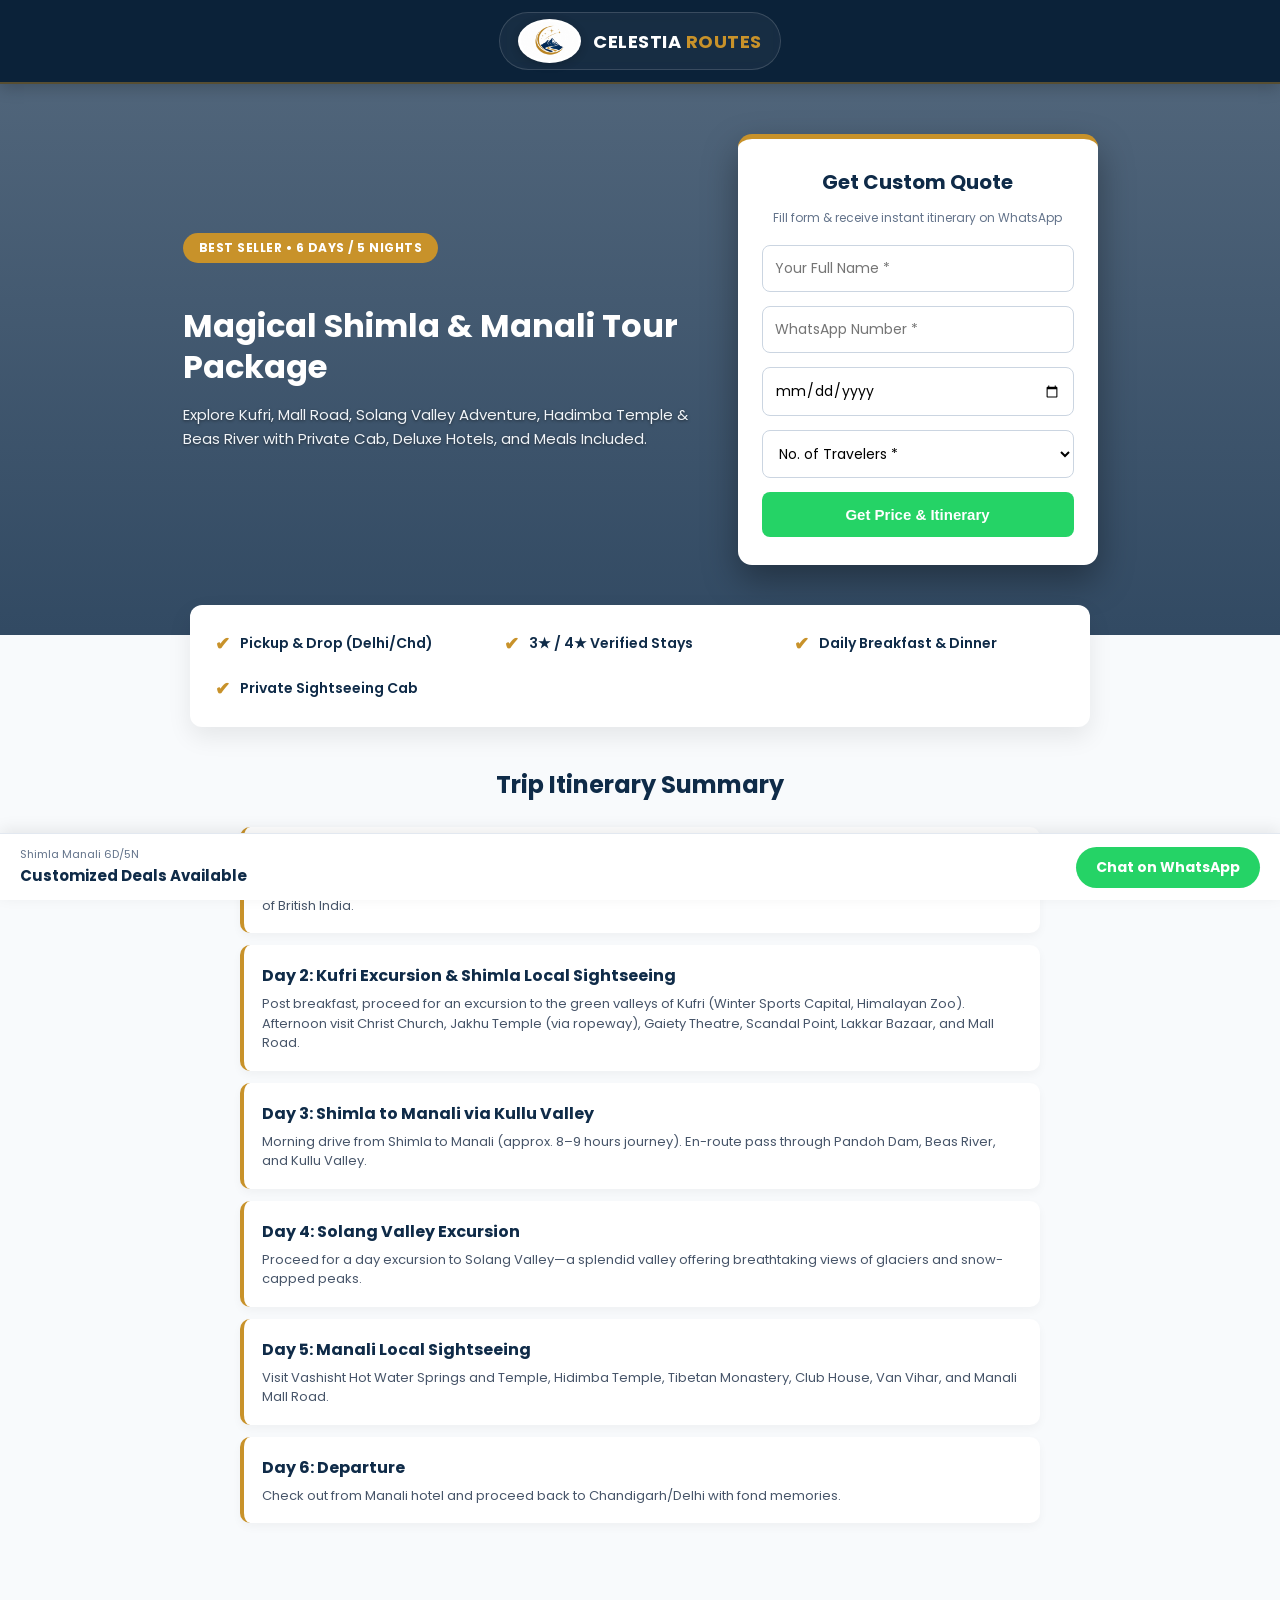
==== shimla-manali.html @ 60bc01cd "Update shimla-manali.html" ====
<!DOCTYPE html>
<html lang="en">
<head>
    <meta charset="UTF-8">
    <meta name="viewport" content="width=device-width, initial-scale=1.0">
    <title>Shimla Manali 6D/5N Tour Package | Celestia Routes</title>
    <link href="https://fonts.googleapis.com/css2?family=Poppins:wght@400;500;600;700&display=swap" rel="stylesheet">
    <style>
        :root {
            --brand-navy: #0F2B48;
            --brand-gold: #C8922A;
            --green: #25D366;
        }
        body { font-family: 'Poppins', sans-serif; margin: 0; padding: 0; background: #f8fafc; color: #1e293b; }
        
        /* Professional Header Section */
        .lp-header { 
            background: #0B2239; 
            padding: 12px 20px; 
            text-align: center; 
            border-bottom: 2px solid rgba(200, 146, 42, 0.4);
            box-shadow: 0 4px 15px rgba(0,0,0,0.2);
            position: relative;
            z-index: 100;
        }
        .logo-container {
            display: inline-flex;
            align-items: center;
            gap: 12px;
            background: rgba(255, 255, 255, 0.05);
            padding: 6px 18px;
            border-radius: 50px;
            border: 1px solid rgba(255, 255, 255, 0.15);
            backdrop-filter: blur(5px);
        }
        .logo-container img { 
            height: 38px; 
            width: auto;
            border-radius: 50%;
            background: #fff;
            padding: 3px;
            box-shadow: 0 2px 8px rgba(0,0,0,0.2);
        }
        .brand-text {
            color: #ffffff;
            font-size: 18px;
            font-weight: 700;
            letter-spacing: 0.5px;
        }
        .brand-text span {
            color: var(--brand-gold);
        }

        /* Hero Section */
        .hero-lp {
            background: linear-gradient(rgba(15, 43, 72, 0.72), rgba(15, 43, 72, 0.85)), 
                        url('https://images.unsplash.com/photo-1626621341517-bbf3d9990a23?q=80&w=1600&auto=format&fit=crop') center/cover no-repeat;
            color: #fff;
            padding: 50px 20px 70px;
            display: flex;
            flex-wrap: wrap;
            justify-content: center;
            align-items: center;
            gap: 35px;
        }
        .hero-text { max-width: 520px; }
        .hero-text h1 { font-size: 32px; margin-bottom: 12px; color: #fff; line-height: 1.3; font-weight: 700; }
        .hero-text p { font-size: 15px; color: #f1f5f9; line-height: 1.6; text-shadow: 0 1px 3px rgba(0,0,0,0.5); }
        .price-badge { background: var(--brand-gold); color: #fff; padding: 6px 16px; border-radius: 20px; font-weight: 700; font-size: 12px; display: inline-block; margin-bottom: 15px; text-transform: uppercase; letter-spacing: 0.5px; }

        /* Form Styling */
        .hero-form {
            background: #ffffff;
            padding: 28px 24px;
            border-radius: 14px;
            color: #333;
            width: 100%;
            max-width: 360px;
            box-shadow: 0 15px 35px rgba(0,0,0,0.35);
            border-top: 5px solid var(--brand-gold);
            box-sizing: border-box;
        }
        .hero-form h3 { margin: 0 0 5px 0; color: var(--brand-navy); font-size: 20px; text-align: center; font-weight: 700; }
        .hero-form p { text-align: center; font-size: 12px; color: #64748b; margin-bottom: 18px; }
        .form-control { width: 100%; padding: 12px; margin-bottom: 14px; border: 1px solid #cbd5e1; border-radius: 8px; box-sizing: border-box; font-size: 14px; outline: none; background: #fff; font-family: inherit; }
        .form-control:focus { border-color: var(--brand-gold); box-shadow: 0 0 0 3px rgba(200, 146, 42, 0.15); }
        .btn-submit { width: 100%; background: var(--green); color: white; padding: 14px; border: none; border-radius: 8px; font-weight: 700; font-size: 15px; cursor: pointer; transition: background 0.2s; }
        .btn-submit:hover { background: #1eb954; }

        .section-box { max-width: 900px; margin: -30px auto 40px; padding: 0 20px; position: relative; z-index: 10; }
        .features-grid { background: #fff; border-radius: 12px; padding: 25px; box-shadow: 0 10px 25px rgba(0,0,0,0.08); display: grid; grid-template-columns: repeat(auto-fit, minmax(200px, 1fr)); gap: 18px; }
        .feature-item { display: flex; align-items: center; gap: 10px; font-size: 14px; font-weight: 600; color: var(--brand-navy); }
        .feature-item span { color: var(--brand-gold); font-size: 18px; }

        /* Updated Itinerary Styling */
        .itin-box { max-width: 800px; margin: 0 auto 100px; padding: 0 20px; }
        .itin-box h2 { text-align: center; color: var(--brand-navy); margin-bottom: 25px; }
        .day-card { background: #fff; padding: 18px; border-radius: 10px; margin-bottom: 12px; border-left: 4px solid var(--brand-gold); box-shadow: 0 4px 10px rgba(0,0,0,0.04); }
        .day-card h4 { margin: 0 0 6px 0; color: var(--brand-navy); font-size: 16px; }
        .day-card p { margin: 0; font-size: 13px; color: #475569; line-height: 1.5; }

        .sticky-bar {
            position: fixed; bottom: 0; left: 0; width: 100%; background: #ffffff;
            border-top: 1px solid #e2e8f0; padding: 12px 20px; display: flex;
            justify-content: space-between; align-items: center; box-shadow: 0 -4px 15px rgba(0,0,0,0.08);
            box-sizing: border-box; z-index: 999;
        }
        .sticky-btn { background: var(--green); color: #fff; padding: 10px 20px; border-radius: 25px; text-decoration: none; font-weight: 700; font-size: 14px; }
    </style>
</head>
<body>

    <!-- Header Section -->
    <header class="lp-header">
        <div class="logo-container">
            <img src="Image/logo.png" alt="Celestia Routes Logo" onerror="this.src='https://via.placeholder.com/40/0F2B48/FFFFFF?text=CR'">
            <div class="brand-text">CELESTIA <span>ROUTES</span></div>
        </div>
    </header>

    <!-- Hero Section -->
    <section class="hero-lp">
        <div class="hero-text">
            <span class="price-badge">BEST SELLER • 6 DAYS / 5 NIGHTS</span>
            <h1>Magical Shimla & Manali Tour Package</h1>
            <p>Explore Kufri, Mall Road, Solang Valley Adventure, Hadimba Temple & Beas River with Private Cab, Deluxe Hotels, and Meals Included.</p>
        </div>

        <div class="hero-form">
            <h3>Get Custom Quote</h3>
            <p>Fill form & receive instant itinerary on WhatsApp</p>
            <form onsubmit="sendLpInquiry(event)">
                <input type="text" id="lpName" placeholder="Your Full Name *" class="form-control" required>
                <input type="tel" id="lpPhone" placeholder="WhatsApp Number *" class="form-control" required>
                <input type="date" id="lpDate" class="form-control" required>
                <select id="lpPersons" class="form-control" required>
                    <option value="" disabled selected>No. of Travelers *</option>
                    <option value="2 Persons (Couple/Friends)">2 Persons (Couple/Friends)</option>
                    <option value="Family (3-5 Persons)">Family (3-5 Persons)</option>
                    <option value="Group (6+ Persons)">Group (6+ Persons)</option>
                </select>
                <button type="submit" class="btn-submit">Get Price & Itinerary</button>
            </form>
        </div>
    </section>

    <!-- Features Section -->
    <div class="section-box">
        <div class="features-grid">
            <div class="feature-item"><span>✔</span> Pickup & Drop (Delhi/Chd)</div>
            <div class="feature-item"><span>✔</span> 3★ / 4★ Verified Stays</div>
            <div class="feature-item"><span>✔</span> Daily Breakfast & Dinner</div>
            <div class="feature-item"><span>✔</span> Private Sightseeing Cab</div>
        </div>
    </div>

    <!-- Updated Itinerary Section -->
    <div class="itin-box">
        <h2>Trip Itinerary Summary</h2>
        <div class="day-card">
            <h4>Day 1: Arrival & Drive to Shimla</h4>
            <p>On arrival at Delhi Airport/Railway Station, you will be met, assisted, and driven to Shimla—the former summer capital of British India.</p>
        </div>
        <div class="day-card">
            <h4>Day 2: Kufri Excursion & Shimla Local Sightseeing</h4>
            <p>Post breakfast, proceed for an excursion to the green valleys of Kufri (Winter Sports Capital, Himalayan Zoo). Afternoon visit Christ Church, Jakhu Temple (via ropeway), Gaiety Theatre, Scandal Point, Lakkar Bazaar, and Mall Road.</p>
        </div>
        <div class="day-card">
            <h4>Day 3: Shimla to Manali via Kullu Valley</h4>
            <p>Morning drive from Shimla to Manali (approx. 8–9 hours journey). En-route pass through Pandoh Dam, Beas River, and Kullu Valley.</p>
        </div>
        <div class="day-card">
            <h4>Day 4: Solang Valley Excursion</h4>
            <p>Proceed for a day excursion to Solang Valley—a splendid valley offering breathtaking views of glaciers and snow-capped peaks.</p>
        </div>
        <div class="day-card">
            <h4>Day 5: Manali Local Sightseeing</h4>
            <p>Visit Vashisht Hot Water Springs and Temple, Hidimba Temple, Tibetan Monastery, Club House, Van Vihar, and Manali Mall Road.</p>
        </div>
        <div class="day-card">
            <h4>Day 6: Departure</h4>
            <p>Check out from Manali hotel and proceed back to Chandigarh/Delhi with fond memories.</p>
        </div>
    </div>

    <!-- Mobile Sticky Footer Bar -->
    <div class="sticky-bar">
        <div>
            <span style="font-size: 11px; color: #64748b; display: block;">Shimla Manali 6D/5N</span>
            <strong style="color: var(--brand-navy); font-size: 15px;">Customized Deals Available</strong>
        </div>
        <a href="https://wa.me/916230413175?text=Hi%20Celestia%20Routes,%20I%20am%20interested%20in%20Shimla%20Manali%206D/5N%20Package" class="sticky-btn" target="_blank">Chat on WhatsApp</a>
    </div>

    <script>
        function sendLpInquiry(e) {
            e.preventDefault();
            var name = document.getElementById('lpName').value;
            var phone = document.getElementById('lpPhone').value;
            var date = document.getElementById('lpDate').value;
            var persons = document.getElementById('lpPersons').value;
            
            var msg = "Hello Celestia Routes!%0A%0A" +
                      "*Shimla Manali (6D/5N) Landing Page Inquiry*%0A" +
                      "• *Name:* " + name + "%0A" +
                      "• *WhatsApp:* " + phone + "%0A" +
                      "• *Travel Date:* " + date + "%0A" +
                      "• *Travelers:* " + persons;

            window.open("https://wa.me/916230413175?text=" + msg, "_blank");
        }
    </script>
</body>
</html>
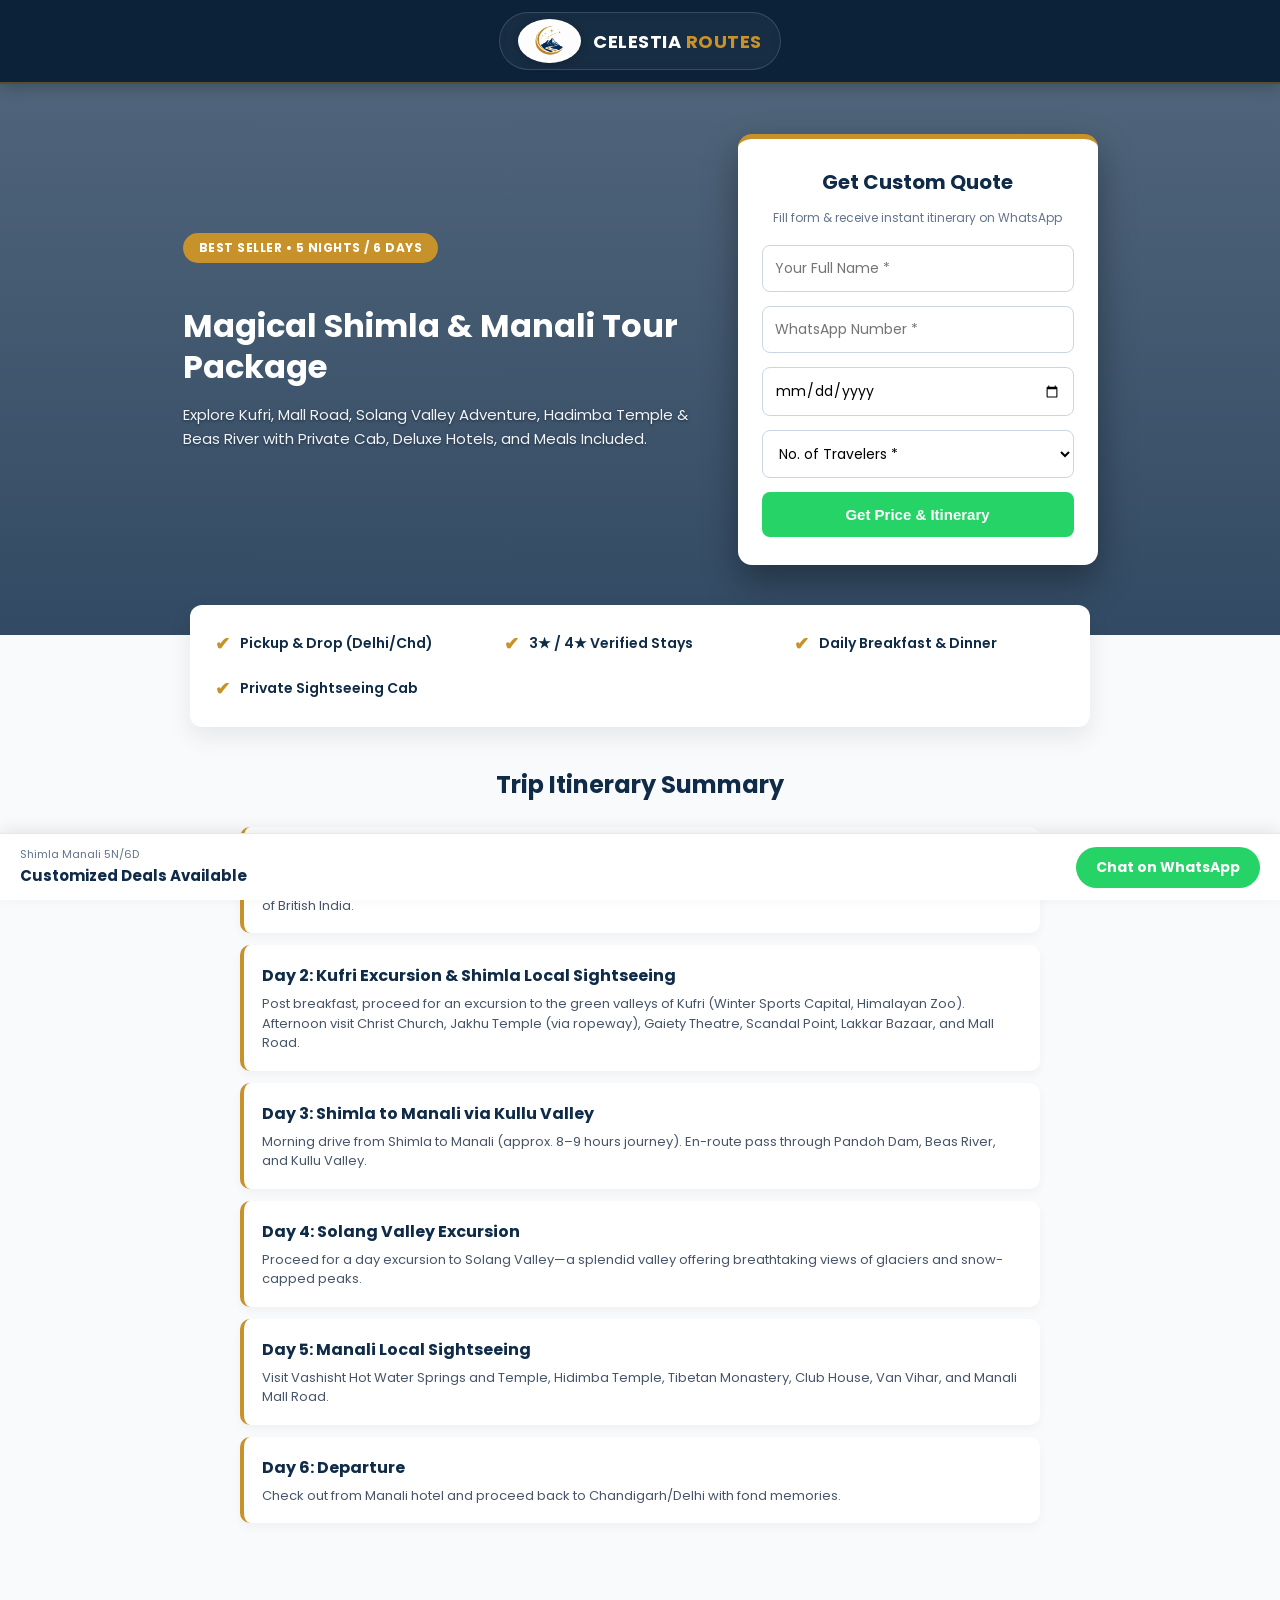
==== commit b9c4c77b: "Update shimla-manali.html" ====
--- a/shimla-manali.html
+++ b/shimla-manali.html
@@ -3,7 +3,7 @@
 <head>
     <meta charset="UTF-8">
     <meta name="viewport" content="width=device-width, initial-scale=1.0">
-    <title>Shimla Manali 6D/5N Tour Package | Celestia Routes</title>
+    <title>Shimla Manali 5N/6D Tour Package | Celestia Routes</title>
     <link href="https://fonts.googleapis.com/css2?family=Poppins:wght@400;500;600;700&display=swap" rel="stylesheet">
     <style>
         :root {
@@ -92,7 +92,7 @@
         .feature-item { display: flex; align-items: center; gap: 10px; font-size: 14px; font-weight: 600; color: var(--brand-navy); }
         .feature-item span { color: var(--brand-gold); font-size: 18px; }
 
-        /* Updated Itinerary Styling */
+        /* Itinerary Section */
         .itin-box { max-width: 800px; margin: 0 auto 100px; padding: 0 20px; }
         .itin-box h2 { text-align: center; color: var(--brand-navy); margin-bottom: 25px; }
         .day-card { background: #fff; padding: 18px; border-radius: 10px; margin-bottom: 12px; border-left: 4px solid var(--brand-gold); box-shadow: 0 4px 10px rgba(0,0,0,0.04); }
@@ -121,7 +121,7 @@
     <!-- Hero Section -->
     <section class="hero-lp">
         <div class="hero-text">
-            <span class="price-badge">BEST SELLER • 6 DAYS / 5 NIGHTS</span>
+            <span class="price-badge">BEST SELLER • 5 NIGHTS / 6 DAYS</span>
             <h1>Magical Shimla & Manali Tour Package</h1>
             <p>Explore Kufri, Mall Road, Solang Valley Adventure, Hadimba Temple & Beas River with Private Cab, Deluxe Hotels, and Meals Included.</p>
         </div>
@@ -154,7 +154,7 @@
         </div>
     </div>
 
-    <!-- Updated Itinerary Section -->
+    <!-- Itinerary Section -->
     <div class="itin-box">
         <h2>Trip Itinerary Summary</h2>
         <div class="day-card">
@@ -186,10 +186,10 @@
     <!-- Mobile Sticky Footer Bar -->
     <div class="sticky-bar">
         <div>
-            <span style="font-size: 11px; color: #64748b; display: block;">Shimla Manali 6D/5N</span>
+            <span style="font-size: 11px; color: #64748b; display: block;">Shimla Manali 5N/6D</span>
             <strong style="color: var(--brand-navy); font-size: 15px;">Customized Deals Available</strong>
         </div>
-        <a href="https://wa.me/916230413175?text=Hi%20Celestia%20Routes,%20I%20am%20interested%20in%20Shimla%20Manali%206D/5N%20Package" class="sticky-btn" target="_blank">Chat on WhatsApp</a>
+        <a href="https://wa.me/916230413175?text=Hi%20Celestia%20Routes,%20I%20am%20interested%20in%20Shimla%20Manali%205N/6D%20Package" class="sticky-btn" target="_blank">Chat on WhatsApp</a>
     </div>
 
     <script>
@@ -201,7 +201,7 @@
             var persons = document.getElementById('lpPersons').value;
             
             var msg = "Hello Celestia Routes!%0A%0A" +
-                      "*Shimla Manali (6D/5N) Landing Page Inquiry*%0A" +
+                      "*Shimla Manali (5N/6D) Landing Page Inquiry*%0A" +
                       "• *Name:* " + name + "%0A" +
                       "• *WhatsApp:* " + phone + "%0A" +
                       "• *Travel Date:* " + date + "%0A" +
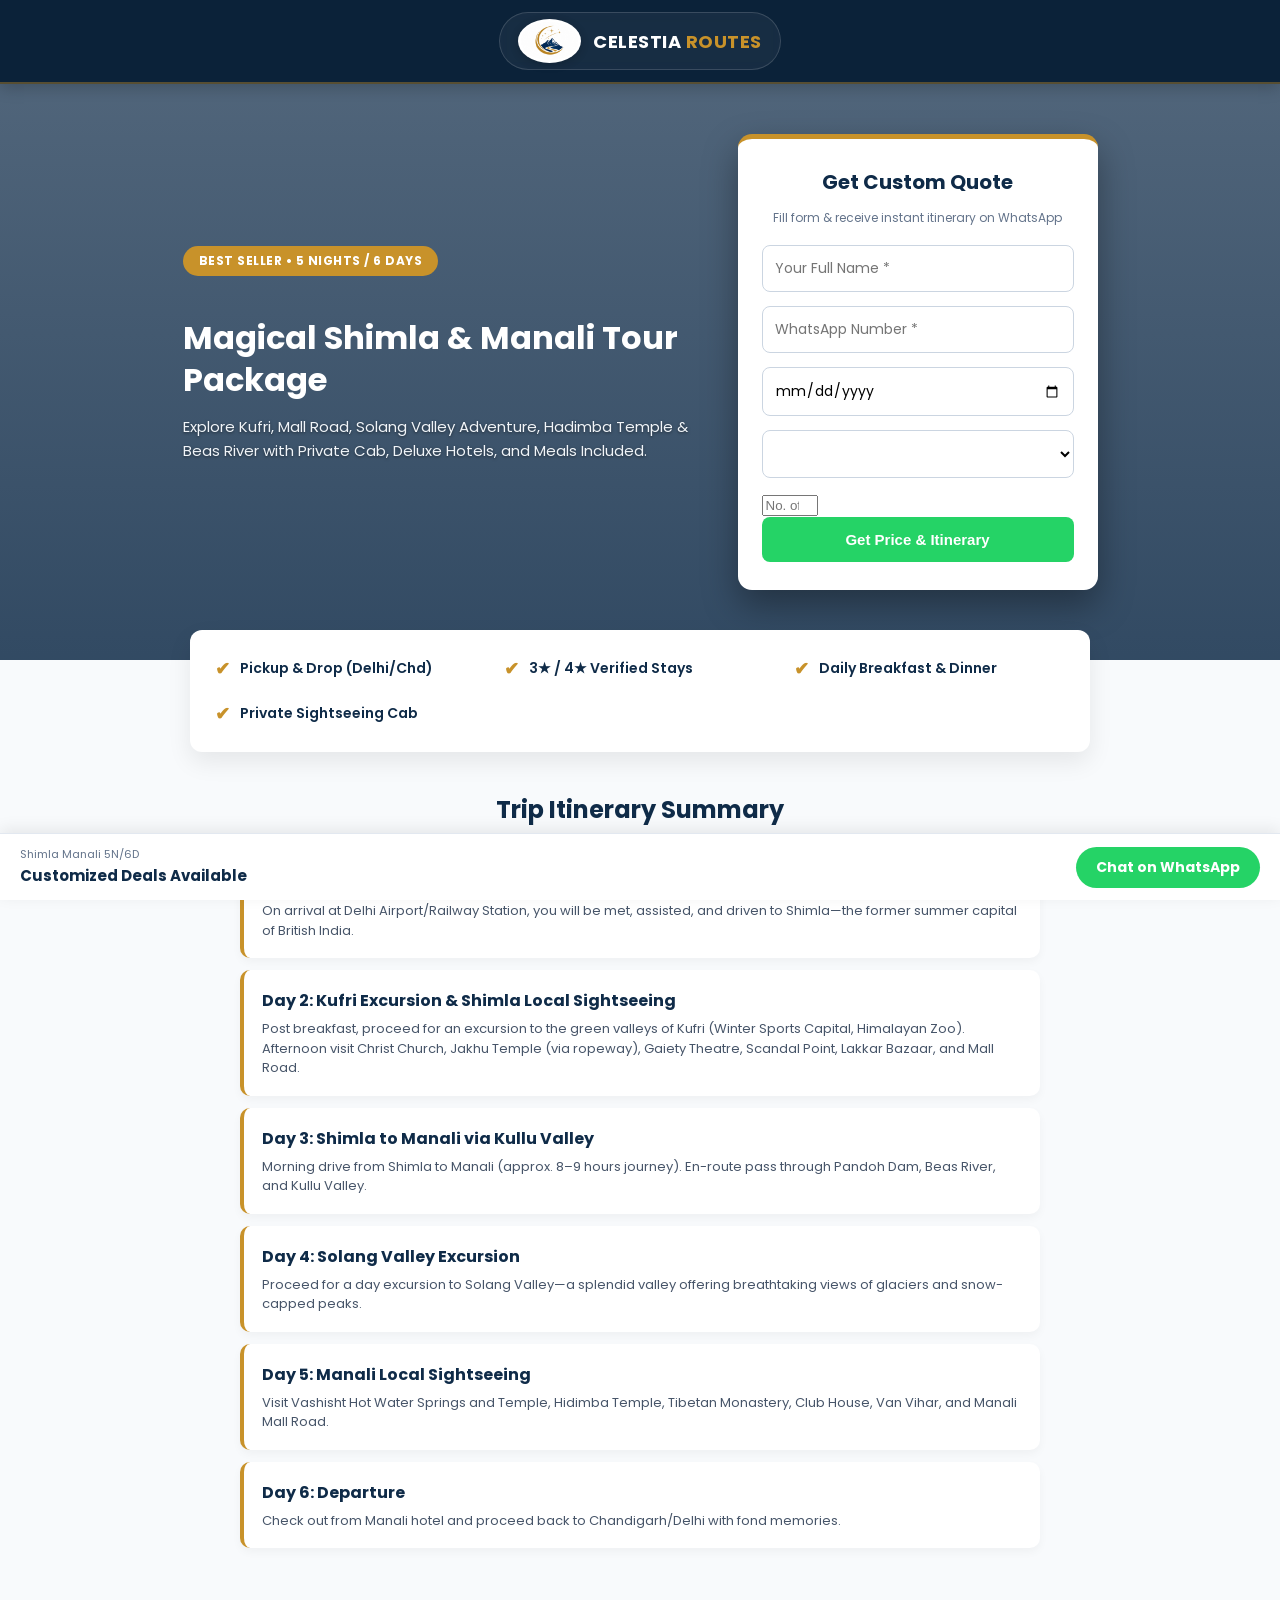
==== commit 40168bb8: "Update shimla-manali.html" ====
--- a/shimla-manali.html
+++ b/shimla-manali.html
@@ -1,6 +1,15 @@
 <!DOCTYPE html>
 <html lang="en">
 <head>
+    <!-- Google tag (gtag.js) -->
+    <script async src="https://www.googletagmanager.com/gtag/js?id=AW-1849481724"></script>
+    <script>
+      window.dataLayer = window.dataLayer || [];
+      function gtag(){dataLayer.push(arguments);}
+      gtag('js', new Date());
+
+      gtag('config', 'AW-1849481724');
+    </script>
     <meta charset="UTF-8">
     <meta name="viewport" content="width=device-width, initial-scale=1.0">
     <title>Shimla Manali 5N/6D Tour Package | Celestia Routes</title>
@@ -134,11 +143,7 @@
                 <input type="tel" id="lpPhone" placeholder="WhatsApp Number *" class="form-control" required>
                 <input type="date" id="lpDate" class="form-control" required>
                 <select id="lpPersons" class="form-control" required>
-                    <option value="" disabled selected>No. of Travelers *</option>
-                    <option value="2 Persons (Couple/Friends)">2 Persons (Couple/Friends)</option>
-                    <option value="Family (3-5 Persons)">Family (3-5 Persons)</option>
-                    <option value="Group (6+ Persons)">Group (6+ Persons)</option>
-                </select>
+                    <input type="number" name="travelers" placeholder="No. of Travelers (e.g. 2, 4, 8) *" min="1" max="100" required>
                 <button type="submit" class="btn-submit">Get Price & Itinerary</button>
             </form>
         </div>
@@ -195,6 +200,11 @@
     <script>
         function sendLpInquiry(e) {
             e.preventDefault();
+            if (typeof gtag === 'function') {
+                gtag('event', 'conversion', {
+                    'send_to': 'AW-1849481724/edAFCPa06pIdENqHgvNE'
+                });
+            }
             var name = document.getElementById('lpName').value;
             var phone = document.getElementById('lpPhone').value;
             var date = document.getElementById('lpDate').value;
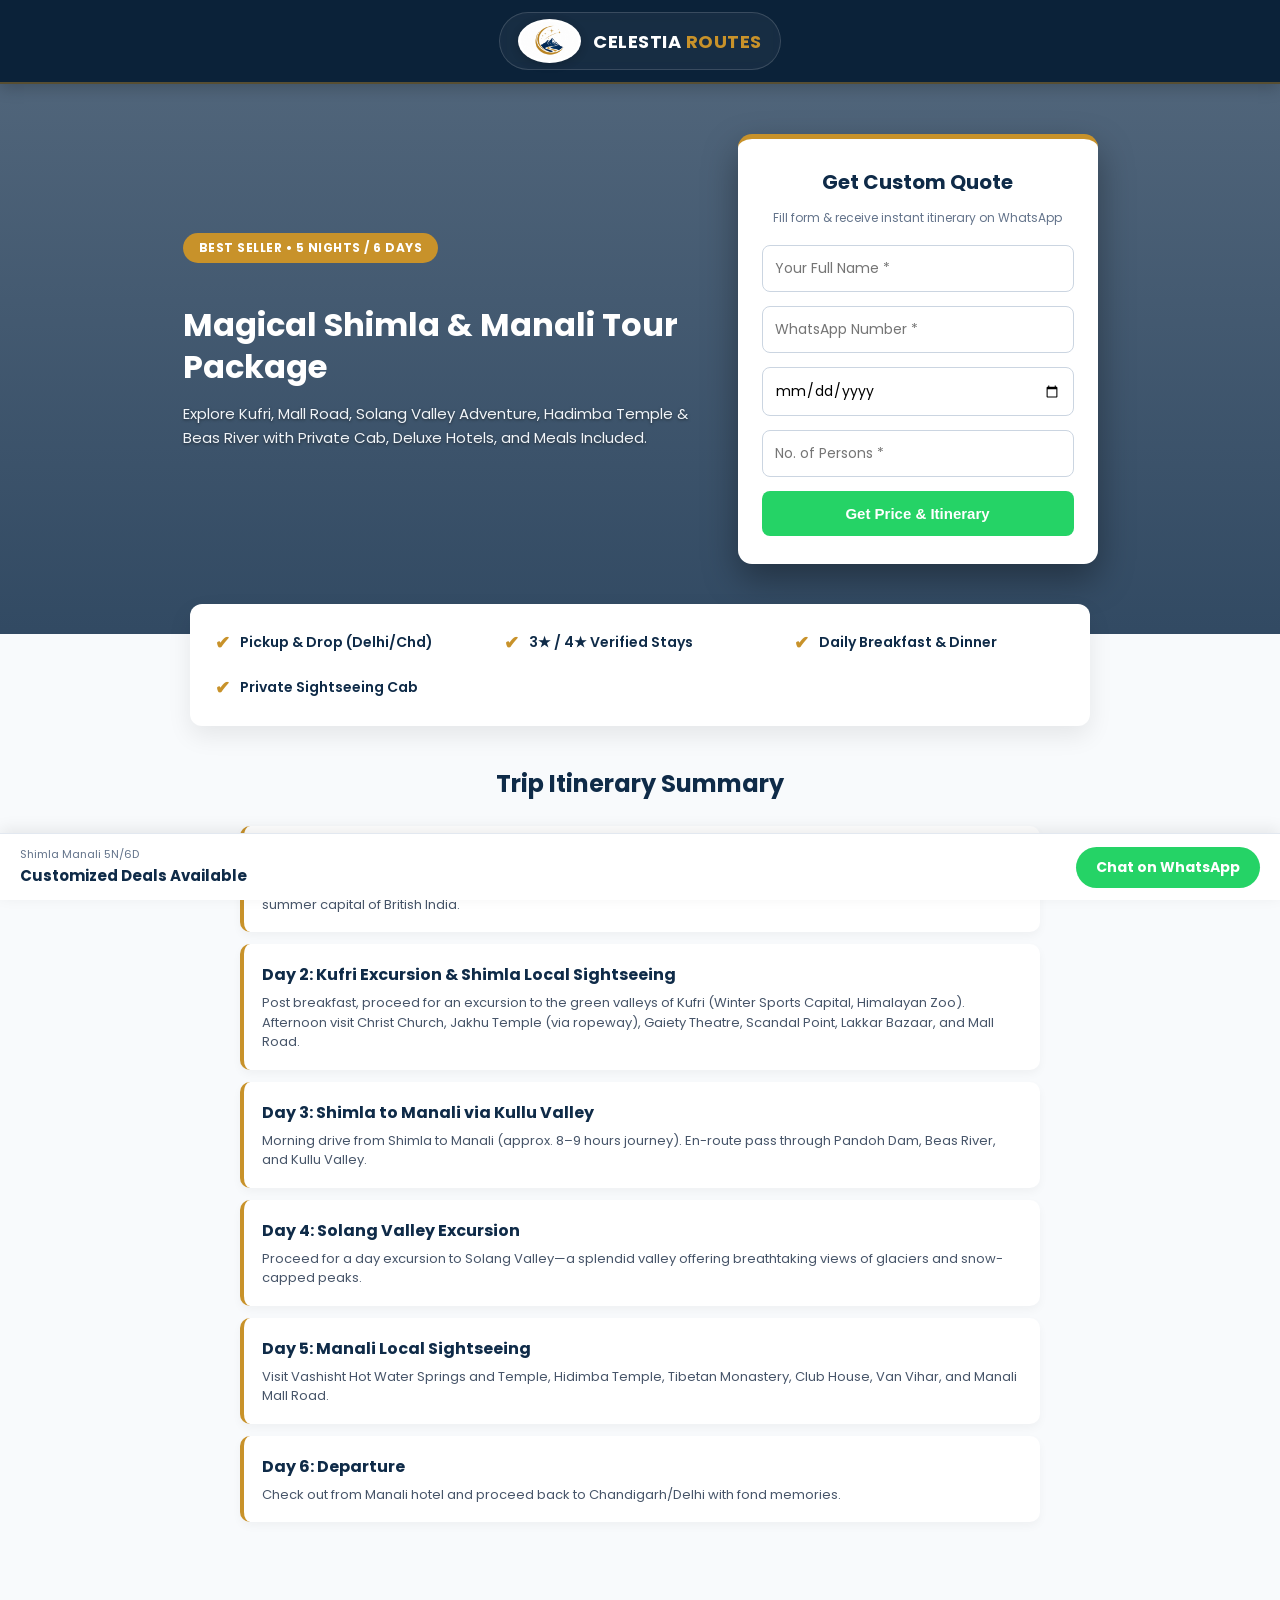
==== commit 461c7de8: "Update shimla-manali.html" ====
--- a/shimla-manali.html
+++ b/shimla-manali.html
@@ -142,8 +142,7 @@
                 <input type="text" id="lpName" placeholder="Your Full Name *" class="form-control" required>
                 <input type="tel" id="lpPhone" placeholder="WhatsApp Number *" class="form-control" required>
                 <input type="date" id="lpDate" class="form-control" required>
-                <select id="lpPersons" class="form-control" required>
-                    <input type="number" name="travelers" placeholder="No. of Travelers (e.g. 2, 4, 8) *" min="1" max="100" required>
+               <input type="number" id="lpPersons" placeholder="No. of Persons *" class="form-control" min="1" max="100" required>
                 <button type="submit" class="btn-submit">Get Price & Itinerary</button>
             </form>
         </div>
@@ -164,7 +163,7 @@
         <h2>Trip Itinerary Summary</h2>
         <div class="day-card">
             <h4>Day 1: Arrival & Drive to Shimla</h4>
-            <p>On arrival at Delhi Airport/Railway Station, you will be met, assisted, and driven to Shimla—the former summer capital of British India.</p>
+            <p>On arrival at Chandigarh/Delhi Airport/Railway Station, you will be met, assisted, and driven to Shimla—the former summer capital of British India.</p>
         </div>
         <div class="day-card">
             <h4>Day 2: Kufri Excursion & Shimla Local Sightseeing</h4>
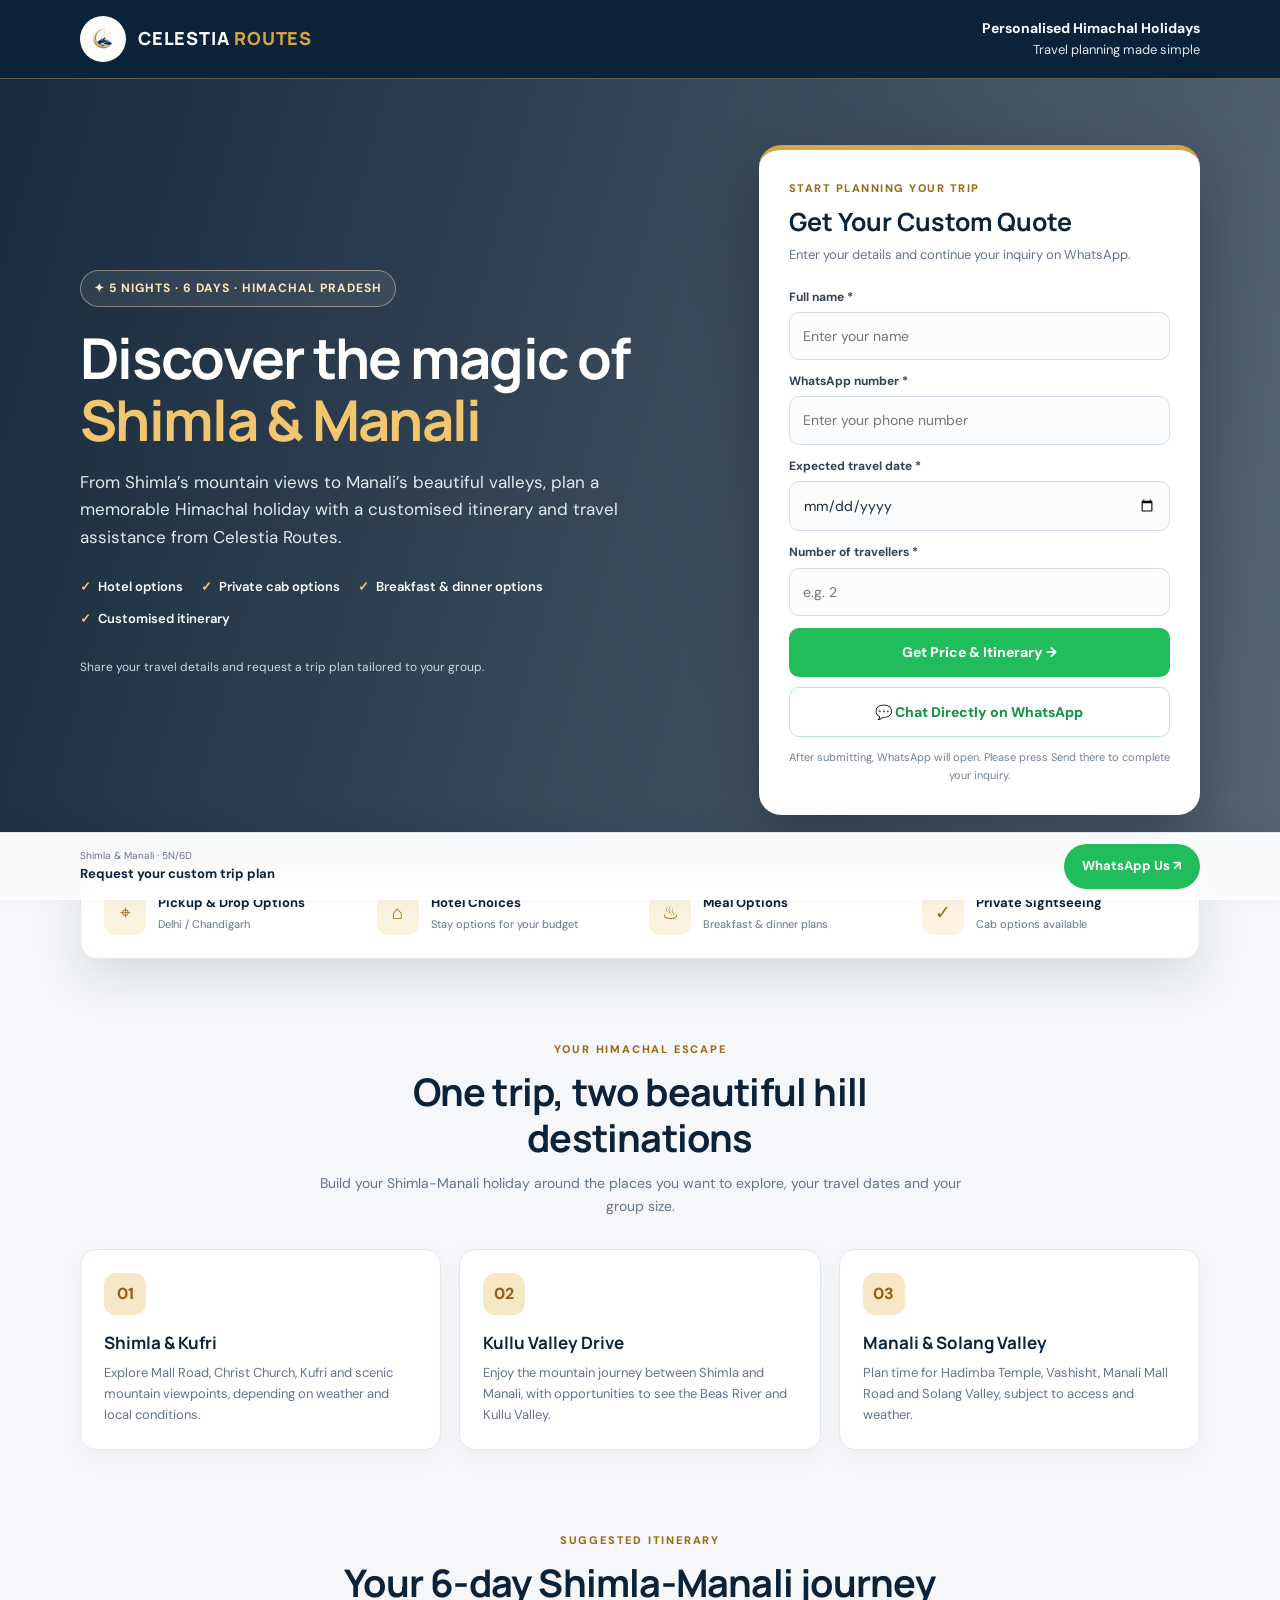
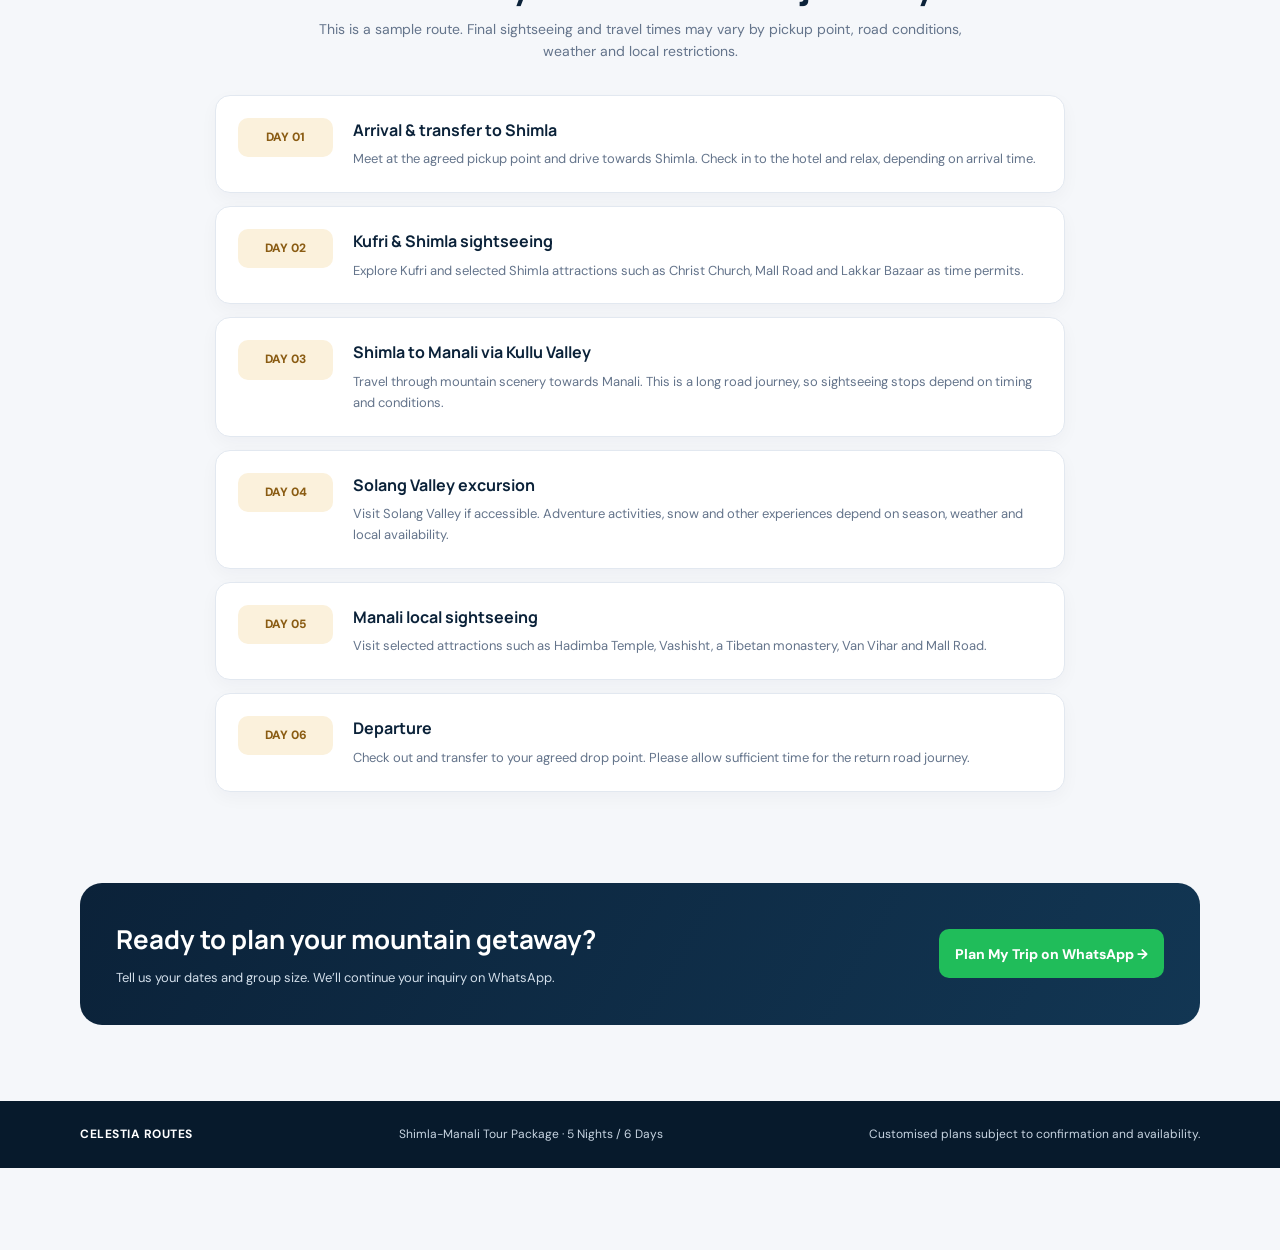
==== commit 5c7e7e28: "Update shimla-manali.html" ====
--- a/shimla-manali.html
+++ b/shimla-manali.html
@@ -1,223 +1,722 @@
+
 <!DOCTYPE html>
 <html lang="en">
 <head>
-    <!-- Google tag (gtag.js) -->
-    <script async src="https://www.googletagmanager.com/gtag/js?id=AW-1849481724"></script>
-    <script>
-      window.dataLayer = window.dataLayer || [];
-      function gtag(){dataLayer.push(arguments);}
-      gtag('js', new Date());
-
-      gtag('config', 'AW-1849481724');
-    </script>
-    <meta charset="UTF-8">
-    <meta name="viewport" content="width=device-width, initial-scale=1.0">
-    <title>Shimla Manali 5N/6D Tour Package | Celestia Routes</title>
-    <link href="https://fonts.googleapis.com/css2?family=Poppins:wght@400;500;600;700&display=swap" rel="stylesheet">
-    <style>
-        :root {
-            --brand-navy: #0F2B48;
-            --brand-gold: #C8922A;
-            --green: #25D366;
-        }
-        body { font-family: 'Poppins', sans-serif; margin: 0; padding: 0; background: #f8fafc; color: #1e293b; }
-        
-        /* Professional Header Section */
-        .lp-header { 
-            background: #0B2239; 
-            padding: 12px 20px; 
-            text-align: center; 
-            border-bottom: 2px solid rgba(200, 146, 42, 0.4);
-            box-shadow: 0 4px 15px rgba(0,0,0,0.2);
-            position: relative;
-            z-index: 100;
-        }
-        .logo-container {
-            display: inline-flex;
-            align-items: center;
-            gap: 12px;
-            background: rgba(255, 255, 255, 0.05);
-            padding: 6px 18px;
-            border-radius: 50px;
-            border: 1px solid rgba(255, 255, 255, 0.15);
-            backdrop-filter: blur(5px);
-        }
-        .logo-container img { 
-            height: 38px; 
-            width: auto;
-            border-radius: 50%;
-            background: #fff;
-            padding: 3px;
-            box-shadow: 0 2px 8px rgba(0,0,0,0.2);
-        }
-        .brand-text {
-            color: #ffffff;
-            font-size: 18px;
-            font-weight: 700;
-            letter-spacing: 0.5px;
-        }
-        .brand-text span {
-            color: var(--brand-gold);
-        }
-
-        /* Hero Section */
-        .hero-lp {
-            background: linear-gradient(rgba(15, 43, 72, 0.72), rgba(15, 43, 72, 0.85)), 
-                        url('https://images.unsplash.com/photo-1626621341517-bbf3d9990a23?q=80&w=1600&auto=format&fit=crop') center/cover no-repeat;
-            color: #fff;
-            padding: 50px 20px 70px;
-            display: flex;
-            flex-wrap: wrap;
-            justify-content: center;
-            align-items: center;
-            gap: 35px;
-        }
-        .hero-text { max-width: 520px; }
-        .hero-text h1 { font-size: 32px; margin-bottom: 12px; color: #fff; line-height: 1.3; font-weight: 700; }
-        .hero-text p { font-size: 15px; color: #f1f5f9; line-height: 1.6; text-shadow: 0 1px 3px rgba(0,0,0,0.5); }
-        .price-badge { background: var(--brand-gold); color: #fff; padding: 6px 16px; border-radius: 20px; font-weight: 700; font-size: 12px; display: inline-block; margin-bottom: 15px; text-transform: uppercase; letter-spacing: 0.5px; }
-
-        /* Form Styling */
-        .hero-form {
-            background: #ffffff;
-            padding: 28px 24px;
-            border-radius: 14px;
-            color: #333;
-            width: 100%;
-            max-width: 360px;
-            box-shadow: 0 15px 35px rgba(0,0,0,0.35);
-            border-top: 5px solid var(--brand-gold);
-            box-sizing: border-box;
-        }
-        .hero-form h3 { margin: 0 0 5px 0; color: var(--brand-navy); font-size: 20px; text-align: center; font-weight: 700; }
-        .hero-form p { text-align: center; font-size: 12px; color: #64748b; margin-bottom: 18px; }
-        .form-control { width: 100%; padding: 12px; margin-bottom: 14px; border: 1px solid #cbd5e1; border-radius: 8px; box-sizing: border-box; font-size: 14px; outline: none; background: #fff; font-family: inherit; }
-        .form-control:focus { border-color: var(--brand-gold); box-shadow: 0 0 0 3px rgba(200, 146, 42, 0.15); }
-        .btn-submit { width: 100%; background: var(--green); color: white; padding: 14px; border: none; border-radius: 8px; font-weight: 700; font-size: 15px; cursor: pointer; transition: background 0.2s; }
-        .btn-submit:hover { background: #1eb954; }
-
-        .section-box { max-width: 900px; margin: -30px auto 40px; padding: 0 20px; position: relative; z-index: 10; }
-        .features-grid { background: #fff; border-radius: 12px; padding: 25px; box-shadow: 0 10px 25px rgba(0,0,0,0.08); display: grid; grid-template-columns: repeat(auto-fit, minmax(200px, 1fr)); gap: 18px; }
-        .feature-item { display: flex; align-items: center; gap: 10px; font-size: 14px; font-weight: 600; color: var(--brand-navy); }
-        .feature-item span { color: var(--brand-gold); font-size: 18px; }
-
-        /* Itinerary Section */
-        .itin-box { max-width: 800px; margin: 0 auto 100px; padding: 0 20px; }
-        .itin-box h2 { text-align: center; color: var(--brand-navy); margin-bottom: 25px; }
-        .day-card { background: #fff; padding: 18px; border-radius: 10px; margin-bottom: 12px; border-left: 4px solid var(--brand-gold); box-shadow: 0 4px 10px rgba(0,0,0,0.04); }
-        .day-card h4 { margin: 0 0 6px 0; color: var(--brand-navy); font-size: 16px; }
-        .day-card p { margin: 0; font-size: 13px; color: #475569; line-height: 1.5; }
-
-        .sticky-bar {
-            position: fixed; bottom: 0; left: 0; width: 100%; background: #ffffff;
-            border-top: 1px solid #e2e8f0; padding: 12px 20px; display: flex;
-            justify-content: space-between; align-items: center; box-shadow: 0 -4px 15px rgba(0,0,0,0.08);
-            box-sizing: border-box; z-index: 999;
-        }
-        .sticky-btn { background: var(--green); color: #fff; padding: 10px 20px; border-radius: 25px; text-decoration: none; font-weight: 700; font-size: 14px; }
-    </style>
+  <!-- Google Ads tag -->
+  <script async src="https://www.googletagmanager.com/gtag/js?id=AW-18494817242"></script>
+  <script>
+    window.dataLayer = window.dataLayer || [];
+    function gtag(){dataLayer.push(arguments);}
+    gtag('js', new Date());
+    gtag('config', 'AW-18494817242');
+  </script>
+
+  <meta charset="UTF-8">
+  <meta name="viewport" content="width=device-width, initial-scale=1">
+  <meta name="description" content="Explore Shimla and Manali with Celestia Routes. Request a customised 5 nights, 6 days itinerary with hotels, meals and private cab options.">
+  <meta name="theme-color" content="#0b2239">
+  <title>Shimla Manali Tour Package 5N/6D | Celestia Routes</title>
+
+  <link rel="preconnect" href="https://fonts.googleapis.com">
+  <link rel="preconnect" href="https://fonts.gstatic.com" crossorigin>
+  <link href="https://fonts.googleapis.com/css2?family=DM+Sans:wght@400;500;600;700&family=Manrope:wght@400;500;600;700;800&display=swap" rel="stylesheet">
+
+  <style>
+    :root {
+      --navy: #0b2239;
+      --navy-light: #123653;
+      --gold: #d7a343;
+      --gold-light: #f6e7c7;
+      --green: #20bd5a;
+      --green-dark: #159447;
+      --ink: #172b3d;
+      --muted: #64748b;
+      --paper: #f5f7fa;
+      --white: #ffffff;
+      --border: #e2e8f0;
+      --shadow: 0 18px 48px rgba(11, 34, 57, .12);
+    }
+
+    * { box-sizing: border-box; }
+    html { scroll-behavior: smooth; }
+    body {
+      margin: 0;
+      font-family: "DM Sans", sans-serif;
+      color: var(--ink);
+      background: var(--paper);
+      line-height: 1.6;
+      padding-bottom: 82px;
+    }
+    a { color: inherit; }
+    .container {
+      width: min(1120px, calc(100% - 40px));
+      margin-inline: auto;
+    }
+
+    .site-header {
+      position: relative;
+      z-index: 5;
+      background: var(--navy);
+      border-bottom: 1px solid rgba(215,163,67,.45);
+    }
+    .header-inner {
+      min-height: 78px;
+      display: flex;
+      justify-content: space-between;
+      align-items: center;
+      gap: 20px;
+    }
+    .brand {
+      display: inline-flex;
+      align-items: center;
+      gap: 12px;
+      text-decoration: none;
+      color: white;
+      min-width: 0;
+    }
+    .brand img {
+      width: 46px;
+      height: 46px;
+      object-fit: contain;
+      background: #fff;
+      border-radius: 50%;
+      padding: 4px;
+    }
+    .brand-name {
+      font-family: "Manrope", sans-serif;
+      font-weight: 800;
+      letter-spacing: .8px;
+      line-height: 1.1;
+      font-size: 18px;
+    }
+    .brand-name span { color: var(--gold); }
+    .header-note {
+      color: #dbe5ef;
+      font-size: 13px;
+      text-align: right;
+    }
+    .header-note strong {
+      display: block;
+      color: #fff;
+      font-size: 14px;
+    }
+
+    .hero {
+      color: white;
+      position: relative;
+      overflow: hidden;
+      background:
+        linear-gradient(105deg, rgba(7,27,46,.93), rgba(11,34,57,.68)),
+        url("https://images.unsplash.com/photo-1626621341517-bbf3d9990a23?auto=format&fit=crop&w=2000&q=85") center/cover no-repeat;
+    }
+    .hero::after {
+      content: "";
+      position: absolute;
+      inset: auto 0 0;
+      height: 5px;
+      background: linear-gradient(90deg, var(--gold), #f5dfaa, var(--gold));
+    }
+    .hero-grid {
+      min-height: 570px;
+      padding-block: 66px 84px;
+      display: grid;
+      grid-template-columns: minmax(0, 1.1fr) minmax(320px, .78fr);
+      align-items: center;
+      gap: 56px;
+      position: relative;
+      z-index: 1;
+    }
+    .eyebrow {
+      display: inline-flex;
+      align-items: center;
+      gap: 8px;
+      border: 1px solid rgba(246,231,199,.45);
+      background: rgba(255,255,255,.08);
+      color: #ffe9b9;
+      border-radius: 999px;
+      padding: 8px 13px;
+      font-size: 12px;
+      font-weight: 700;
+      letter-spacing: 1px;
+      text-transform: uppercase;
+    }
+    h1, h2, h3, h4 { font-family: "Manrope", sans-serif; }
+    .hero h1 {
+      max-width: 680px;
+      margin: 20px 0 18px;
+      font-size: clamp(36px, 4.4vw, 58px);
+      line-height: 1.1;
+      letter-spacing: -1.7px;
+    }
+    .hero h1 span { color: #f1c66f; }
+    .hero-copy {
+      max-width: 590px;
+      color: #e2eaf2;
+      font-size: 17px;
+      margin: 0;
+    }
+    .hero-points {
+      display: flex;
+      flex-wrap: wrap;
+      gap: 12px 18px;
+      margin-top: 26px;
+      color: #fff;
+      font-size: 13px;
+      font-weight: 600;
+    }
+    .hero-points span::before {
+      content: "✓";
+      color: #f1c66f;
+      font-weight: 800;
+      margin-right: 7px;
+    }
+    .trust-line {
+      margin-top: 28px;
+      color: #cbd8e5;
+      font-size: 12px;
+    }
+
+    .quote-card {
+      background: #fff;
+      color: var(--ink);
+      border-radius: 22px;
+      padding: 30px;
+      box-shadow: 0 24px 65px rgba(0,0,0,.28);
+      border-top: 5px solid var(--gold);
+    }
+    .card-kicker {
+      color: #9b6a16;
+      font-size: 11px;
+      text-transform: uppercase;
+      letter-spacing: 1.5px;
+      font-weight: 800;
+      margin: 0 0 8px;
+    }
+    .quote-card h2 {
+      font-size: 25px;
+      line-height: 1.25;
+      margin: 0 0 8px;
+      color: var(--navy);
+    }
+    .quote-card .intro {
+      margin: 0 0 22px;
+      font-size: 13px;
+      color: var(--muted);
+    }
+    .form-grid { display: grid; gap: 12px; }
+    .field-label {
+      display: block;
+      font-size: 12px;
+      font-weight: 700;
+      color: #334155;
+      margin: 0 0 5px;
+    }
+    .form-control {
+      display: block;
+      width: 100%;
+      min-height: 47px;
+      border: 1px solid #d5dee8;
+      border-radius: 10px;
+      background: #fbfcfe;
+      color: var(--ink);
+      padding: 12px 13px;
+      font: inherit;
+      font-size: 14px;
+      outline: none;
+      transition: border-color .2s, box-shadow .2s;
+    }
+    .form-control:focus {
+      border-color: var(--gold);
+      box-shadow: 0 0 0 3px rgba(215,163,67,.17);
+    }
+    .btn {
+      display: inline-flex;
+      justify-content: center;
+      align-items: center;
+      gap: 8px;
+      width: 100%;
+      min-height: 49px;
+      border: 0;
+      border-radius: 10px;
+      padding: 13px 16px;
+      font: inherit;
+      font-size: 14px;
+      font-weight: 800;
+      text-align: center;
+      text-decoration: none;
+      cursor: pointer;
+      transition: transform .18s, background .18s;
+    }
+    .btn:hover { transform: translateY(-1px); }
+    .btn-green { color: #fff; background: var(--green); }
+    .btn-green:hover { background: var(--green-dark); }
+    .btn-outline {
+      color: var(--green-dark);
+      background: #fff;
+      border: 1px solid #b6e8c8;
+      margin-top: 10px;
+    }
+    .form-note {
+      margin: 12px 0 0;
+      color: #718096;
+      text-align: center;
+      font-size: 11px;
+    }
+
+    .trust-strip { position: relative; z-index: 2; margin-top: -30px; }
+    .trust-grid {
+      background: #fff;
+      border: 1px solid var(--border);
+      border-radius: 17px;
+      box-shadow: var(--shadow);
+      padding: 23px;
+      display: grid;
+      grid-template-columns: repeat(4, 1fr);
+      gap: 18px;
+    }
+    .trust-item { display: flex; align-items: center; gap: 12px; }
+    .trust-icon {
+      width: 42px;
+      height: 42px;
+      display: grid;
+      place-items: center;
+      flex: 0 0 auto;
+      border-radius: 12px;
+      color: #9b6a16;
+      background: #fbf2df;
+      font-size: 19px;
+    }
+    .trust-item strong {
+      display: block;
+      color: var(--navy);
+      font-size: 13px;
+    }
+    .trust-item small {
+      display: block;
+      color: var(--muted);
+      font-size: 11px;
+      margin-top: 2px;
+    }
+
+    .section { padding: 76px 0 0; }
+    .section-heading {
+      text-align: center;
+      max-width: 680px;
+      margin: 0 auto 32px;
+    }
+    .section-label {
+      color: #9b6a16;
+      text-transform: uppercase;
+      letter-spacing: 1.8px;
+      font-size: 11px;
+      font-weight: 800;
+    }
+    .section-heading h2 {
+      color: var(--navy);
+      font-size: clamp(27px, 3vw, 38px);
+      line-height: 1.2;
+      margin: 9px 0 12px;
+      letter-spacing: -.8px;
+    }
+    .section-heading p {
+      margin: 0;
+      color: var(--muted);
+      font-size: 14px;
+    }
+
+    .highlights {
+      display: grid;
+      grid-template-columns: repeat(3, 1fr);
+      gap: 18px;
+    }
+    .highlight-card {
+      background: white;
+      border: 1px solid var(--border);
+      border-radius: 16px;
+      padding: 23px;
+      box-shadow: 0 8px 24px rgba(11,34,57,.04);
+    }
+    .highlight-card .number {
+      display: grid;
+      place-items: center;
+      width: 42px;
+      height: 42px;
+      border-radius: 12px;
+      color: #916113;
+      background: var(--gold-light);
+      font-weight: 800;
+      margin-bottom: 14px;
+    }
+    .highlight-card h3 {
+      color: var(--navy);
+      font-size: 17px;
+      margin: 0 0 7px;
+    }
+    .highlight-card p {
+      color: var(--muted);
+      font-size: 13px;
+      margin: 0;
+    }
+
+    .itinerary-section { padding-bottom: 78px; }
+    .itinerary { max-width: 850px; margin: 0 auto; }
+    .day-card {
+      display: grid;
+      grid-template-columns: 95px 1fr;
+      gap: 20px;
+      background: white;
+      border: 1px solid var(--border);
+      border-radius: 15px;
+      padding: 22px;
+      margin-bottom: 13px;
+      box-shadow: 0 6px 18px rgba(11,34,57,.035);
+    }
+    .day-number {
+      align-self: start;
+      padding: 10px 8px;
+      text-align: center;
+      color: #8a5c13;
+      background: #fbf1dc;
+      border-radius: 10px;
+      font-weight: 800;
+      font-size: 12px;
+    }
+    .day-card h3 {
+      margin: 0 0 6px;
+      font-size: 16px;
+      color: var(--navy);
+    }
+    .day-card p { margin: 0; font-size: 13px; color: var(--muted); }
+
+    .closing-cta {
+      margin: 0 auto 76px;
+      border-radius: 22px;
+      padding: 36px;
+      color: #fff;
+      background: linear-gradient(120deg, var(--navy), var(--navy-light));
+      display: flex;
+      align-items: center;
+      justify-content: space-between;
+      gap: 25px;
+    }
+    .closing-cta h2 { margin: 0 0 8px; font-size: 26px; }
+    .closing-cta p { margin: 0; color: #d2deea; font-size: 13px; }
+    .closing-cta .btn { width: auto; min-width: 210px; }
+
+    footer {
+      background: #071a2c;
+      color: #c7d4e1;
+      padding: 24px 0;
+      font-size: 12px;
+    }
+    .footer-inner {
+      display: flex;
+      justify-content: space-between;
+      align-items: center;
+      gap: 16px;
+      flex-wrap: wrap;
+    }
+    footer strong { color: #fff; letter-spacing: .5px; }
+
+    .sticky-bar {
+      position: fixed;
+      z-index: 20;
+      bottom: 0;
+      left: 0;
+      right: 0;
+      display: flex;
+      align-items: center;
+      justify-content: space-between;
+      gap: 14px;
+      padding: 11px max(20px, calc((100vw - 1120px) / 2));
+      background: rgba(255,255,255,.97);
+      border-top: 1px solid var(--border);
+      box-shadow: 0 -8px 25px rgba(11,34,57,.09);
+      backdrop-filter: blur(12px);
+    }
+    .sticky-copy { min-width: 0; }
+    .sticky-copy small { display: block; color: var(--muted); font-size: 10px; }
+    .sticky-copy strong { display: block; color: var(--navy); font-size: 13px; }
+    .sticky-btn {
+      display: inline-flex;
+      align-items: center;
+      justify-content: center;
+      gap: 7px;
+      flex: 0 0 auto;
+      border-radius: 999px;
+      background: var(--green);
+      color: #fff;
+      text-decoration: none;
+      font-size: 13px;
+      font-weight: 800;
+      padding: 12px 18px;
+    }
+    .sticky-btn:hover { background: var(--green-dark); }
+
+    @media (max-width: 850px) {
+      .hero-grid {
+        grid-template-columns: 1fr;
+        gap: 32px;
+        padding-block: 48px 70px;
+      }
+      .quote-card { width: min(100%, 520px); }
+      .trust-grid { grid-template-columns: repeat(2, 1fr); }
+      .highlights { grid-template-columns: 1fr; }
+      .closing-cta { align-items: flex-start; flex-direction: column; }
+      .closing-cta .btn { width: 100%; }
+    }
+
+    @media (max-width: 520px) {
+      .container { width: min(100% - 28px, 1120px); }
+      .header-inner { min-height: 68px; }
+      .brand img { width: 39px; height: 39px; }
+      .brand-name { font-size: 15px; }
+      .header-note { font-size: 10px; }
+      .header-note strong { font-size: 11px; }
+      .hero-grid { padding-top: 38px; gap: 26px; }
+      .hero h1 { font-size: 37px; letter-spacing: -1.1px; }
+      .hero-copy { font-size: 14px; }
+      .hero-points { gap: 8px 12px; font-size: 11px; }
+      .quote-card { padding: 23px 19px; border-radius: 17px; }
+      .quote-card h2 { font-size: 23px; }
+      .trust-strip { margin-top: -22px; }
+      .trust-grid { padding: 16px 12px; gap: 16px 10px; }
+      .trust-item { gap: 8px; align-items: flex-start; }
+      .trust-icon { width: 34px; height: 34px; font-size: 15px; border-radius: 9px; }
+      .trust-item strong { font-size: 11px; line-height: 1.3; }
+      .trust-item small { font-size: 10px; line-height: 1.35; }
+      .section { padding-top: 58px; }
+      .day-card { grid-template-columns: 68px 1fr; gap: 12px; padding: 15px; }
+      .day-card h3 { font-size: 14px; }
+      .day-card p { font-size: 12px; }
+      .closing-cta { padding: 26px 21px; margin-bottom: 48px; }
+      .closing-cta h2 { font-size: 22px; }
+      .sticky-bar { padding: 9px 12px; }
+      .sticky-copy strong { font-size: 11px; }
+      .sticky-btn { padding: 11px 13px; font-size: 11px; }
+    }
+  </style>
 </head>
 <body>
 
-    <!-- Header Section -->
-    <header class="lp-header">
-        <div class="logo-container">
-            <img src="Image/logo.png" alt="Celestia Routes Logo" onerror="this.src='https://via.placeholder.com/40/0F2B48/FFFFFF?text=CR'">
-            <div class="brand-text">CELESTIA <span>ROUTES</span></div>
+  <header class="site-header">
+    <div class="container header-inner">
+      <a class="brand" href="#top" aria-label="Celestia Routes home">
+        <img src="Image/logo.png" alt="Celestia Routes logo"
+             onerror="this.onerror=null;this.src='https://via.placeholder.com/80/0b2239/FFFFFF?text=CR';">
+        <span class="brand-name">CELESTIA <span>ROUTES</span></span>
+      </a>
+      <div class="header-note">
+        <strong>Personalised Himachal Holidays</strong>
+        Travel planning made simple
+      </div>
+    </div>
+  </header>
+
+  <main id="top">
+    <section class="hero">
+      <div class="container hero-grid">
+        <div class="hero-content">
+          <span class="eyebrow">✦ 5 Nights · 6 Days · Himachal Pradesh</span>
+          <h1>Discover the magic of <span>Shimla &amp; Manali</span></h1>
+          <p class="hero-copy">From Shimla’s mountain views to Manali’s beautiful valleys, plan a memorable Himachal holiday with a customised itinerary and travel assistance from Celestia Routes.</p>
+          <div class="hero-points">
+            <span>Hotel options</span>
+            <span>Private cab options</span>
+            <span>Breakfast &amp; dinner options</span>
+            <span>Customised itinerary</span>
+          </div>
+          <p class="trust-line">Share your travel details and request a trip plan tailored to your group.</p>
         </div>
-    </header>
-
-    <!-- Hero Section -->
-    <section class="hero-lp">
-        <div class="hero-text">
-            <span class="price-badge">BEST SELLER • 5 NIGHTS / 6 DAYS</span>
-            <h1>Magical Shimla & Manali Tour Package</h1>
-            <p>Explore Kufri, Mall Road, Solang Valley Adventure, Hadimba Temple & Beas River with Private Cab, Deluxe Hotels, and Meals Included.</p>
+
+        <div class="quote-card" id="enquiry">
+          <p class="card-kicker">Start planning your trip</p>
+          <h2>Get Your Custom Quote</h2>
+          <p class="intro">Enter your details and continue your inquiry on WhatsApp.</p>
+
+          <form id="lpInquiryForm">
+            <div class="form-grid">
+              <div>
+                <label class="field-label" for="lpName">Full name *</label>
+                <input class="form-control" type="text" id="lpName" name="name" placeholder="Enter your name" autocomplete="name" required>
+              </div>
+              <div>
+                <label class="field-label" for="lpPhone">WhatsApp number *</label>
+                <input class="form-control" type="tel" id="lpPhone" name="phone" placeholder="Enter your phone number" autocomplete="tel" inputmode="tel" pattern="[0-9+() -]{8,20}" required>
+              </div>
+              <div>
+                <label class="field-label" for="lpDate">Expected travel date *</label>
+                <input class="form-control" type="date" id="lpDate" name="date" required>
+              </div>
+              <div>
+                <label class="field-label" for="lpPersons">Number of travellers *</label>
+                <input class="form-control" type="number" id="lpPersons" name="persons" placeholder="e.g. 2" min="1" max="100" required>
+              </div>
+              <button class="btn btn-green" type="submit">Get Price &amp; Itinerary →</button>
+            </div>
+          </form>
+
+          <a class="btn btn-outline" href="https://wa.me/916230413175?text=Hello%20Celestia%20Routes%2C%20I%20would%20like%20to%20enquire%20about%20the%20Shimla%20Manali%205N%2F6D%20tour%20package." target="_blank" rel="noopener noreferrer">💬 Chat Directly on WhatsApp</a>
+          <p class="form-note">After submitting, WhatsApp will open. Please press Send there to complete your inquiry.</p>
         </div>
-
-        <div class="hero-form">
-            <h3>Get Custom Quote</h3>
-            <p>Fill form & receive instant itinerary on WhatsApp</p>
-            <form onsubmit="sendLpInquiry(event)">
-                <input type="text" id="lpName" placeholder="Your Full Name *" class="form-control" required>
-                <input type="tel" id="lpPhone" placeholder="WhatsApp Number *" class="form-control" required>
-                <input type="date" id="lpDate" class="form-control" required>
-               <input type="number" id="lpPersons" placeholder="No. of Persons *" class="form-control" min="1" max="100" required>
-                <button type="submit" class="btn-submit">Get Price & Itinerary</button>
-            </form>
+      </div>
+    </section>
+
+    <section class="container trust-strip" aria-label="Package highlights">
+      <div class="trust-grid">
+        <div class="trust-item">
+          <div class="trust-icon" aria-hidden="true">⌖</div>
+          <div><strong>Pickup &amp; Drop Options</strong><small>Delhi / Chandigarh</small></div>
         </div>
+        <div class="trust-item">
+          <div class="trust-icon" aria-hidden="true">⌂</div>
+          <div><strong>Hotel Choices</strong><small>Stay options for your budget</small></div>
+        </div>
+        <div class="trust-item">
+          <div class="trust-icon" aria-hidden="true">♨</div>
+          <div><strong>Meal Options</strong><small>Breakfast &amp; dinner plans</small></div>
+        </div>
+        <div class="trust-item">
+          <div class="trust-icon" aria-hidden="true">✓</div>
+          <div><strong>Private Sightseeing</strong><small>Cab options available</small></div>
+        </div>
+      </div>
     </section>
 
-    <!-- Features Section -->
-    <div class="section-box">
-        <div class="features-grid">
-            <div class="feature-item"><span>✔</span> Pickup & Drop (Delhi/Chd)</div>
-            <div class="feature-item"><span>✔</span> 3★ / 4★ Verified Stays</div>
-            <div class="feature-item"><span>✔</span> Daily Breakfast & Dinner</div>
-            <div class="feature-item"><span>✔</span> Private Sightseeing Cab</div>
-        </div>
+    <section class="container section">
+      <div class="section-heading">
+        <span class="section-label">Your Himachal escape</span>
+        <h2>One trip, two beautiful hill destinations</h2>
+        <p>Build your Shimla-Manali holiday around the places you want to explore, your travel dates and your group size.</p>
+      </div>
+      <div class="highlights">
+        <article class="highlight-card">
+          <div class="number">01</div>
+          <h3>Shimla &amp; Kufri</h3>
+          <p>Explore Mall Road, Christ Church, Kufri and scenic mountain viewpoints, depending on weather and local conditions.</p>
+        </article>
+        <article class="highlight-card">
+          <div class="number">02</div>
+          <h3>Kullu Valley Drive</h3>
+          <p>Enjoy the mountain journey between Shimla and Manali, with opportunities to see the Beas River and Kullu Valley.</p>
+        </article>
+        <article class="highlight-card">
+          <div class="number">03</div>
+          <h3>Manali &amp; Solang Valley</h3>
+          <p>Plan time for Hadimba Temple, Vashisht, Manali Mall Road and Solang Valley, subject to access and weather.</p>
+        </article>
+      </div>
+    </section>
+
+    <section class="container section itinerary-section">
+      <div class="section-heading">
+        <span class="section-label">Suggested itinerary</span>
+        <h2>Your 6-day Shimla-Manali journey</h2>
+        <p>This is a sample route. Final sightseeing and travel times may vary by pickup point, road conditions, weather and local restrictions.</p>
+      </div>
+      <div class="itinerary">
+        <article class="day-card">
+          <div class="day-number">DAY 01</div>
+          <div><h3>Arrival &amp; transfer to Shimla</h3><p>Meet at the agreed pickup point and drive towards Shimla. Check in to the hotel and relax, depending on arrival time.</p></div>
+        </article>
+        <article class="day-card">
+          <div class="day-number">DAY 02</div>
+          <div><h3>Kufri &amp; Shimla sightseeing</h3><p>Explore Kufri and selected Shimla attractions such as Christ Church, Mall Road and Lakkar Bazaar as time permits.</p></div>
+        </article>
+        <article class="day-card">
+          <div class="day-number">DAY 03</div>
+          <div><h3>Shimla to Manali via Kullu Valley</h3><p>Travel through mountain scenery towards Manali. This is a long road journey, so sightseeing stops depend on timing and conditions.</p></div>
+        </article>
+        <article class="day-card">
+          <div class="day-number">DAY 04</div>
+          <div><h3>Solang Valley excursion</h3><p>Visit Solang Valley if accessible. Adventure activities, snow and other experiences depend on season, weather and local availability.</p></div>
+        </article>
+        <article class="day-card">
+          <div class="day-number">DAY 05</div>
+          <div><h3>Manali local sightseeing</h3><p>Visit selected attractions such as Hadimba Temple, Vashisht, a Tibetan monastery, Van Vihar and Mall Road.</p></div>
+        </article>
+        <article class="day-card">
+          <div class="day-number">DAY 06</div>
+          <div><h3>Departure</h3><p>Check out and transfer to your agreed drop point. Please allow sufficient time for the return road journey.</p></div>
+        </article>
+      </div>
+    </section>
+
+    <section class="container closing-cta">
+      <div>
+        <h2>Ready to plan your mountain getaway?</h2>
+        <p>Tell us your dates and group size. We’ll continue your inquiry on WhatsApp.</p>
+      </div>
+      <a class="btn btn-green" href="https://wa.me/916230413175?text=Hello%20Celestia%20Routes%2C%20please%20help%20me%20plan%20a%20Shimla%20Manali%205N%2F6D%20holiday." target="_blank" rel="noopener noreferrer">Plan My Trip on WhatsApp →</a>
+    </section>
+  </main>
+
+  <footer>
+    <div class="container footer-inner">
+      <strong>CELESTIA ROUTES</strong>
+      <span>Shimla-Manali Tour Package · 5 Nights / 6 Days</span>
+      <span>Customised plans subject to confirmation and availability.</span>
     </div>
-
-    <!-- Itinerary Section -->
-    <div class="itin-box">
-        <h2>Trip Itinerary Summary</h2>
-        <div class="day-card">
-            <h4>Day 1: Arrival & Drive to Shimla</h4>
-            <p>On arrival at Chandigarh/Delhi Airport/Railway Station, you will be met, assisted, and driven to Shimla—the former summer capital of British India.</p>
-        </div>
-        <div class="day-card">
-            <h4>Day 2: Kufri Excursion & Shimla Local Sightseeing</h4>
-            <p>Post breakfast, proceed for an excursion to the green valleys of Kufri (Winter Sports Capital, Himalayan Zoo). Afternoon visit Christ Church, Jakhu Temple (via ropeway), Gaiety Theatre, Scandal Point, Lakkar Bazaar, and Mall Road.</p>
-        </div>
-        <div class="day-card">
-            <h4>Day 3: Shimla to Manali via Kullu Valley</h4>
-            <p>Morning drive from Shimla to Manali (approx. 8–9 hours journey). En-route pass through Pandoh Dam, Beas River, and Kullu Valley.</p>
-        </div>
-        <div class="day-card">
-            <h4>Day 4: Solang Valley Excursion</h4>
-            <p>Proceed for a day excursion to Solang Valley—a splendid valley offering breathtaking views of glaciers and snow-capped peaks.</p>
-        </div>
-        <div class="day-card">
-            <h4>Day 5: Manali Local Sightseeing</h4>
-            <p>Visit Vashisht Hot Water Springs and Temple, Hidimba Temple, Tibetan Monastery, Club House, Van Vihar, and Manali Mall Road.</p>
-        </div>
-        <div class="day-card">
-            <h4>Day 6: Departure</h4>
-            <p>Check out from Manali hotel and proceed back to Chandigarh/Delhi with fond memories.</p>
-        </div>
+  </footer>
+
+  <div class="sticky-bar">
+    <div class="sticky-copy">
+      <small>Shimla &amp; Manali · 5N/6D</small>
+      <strong>Request your custom trip plan</strong>
     </div>
-
-    <!-- Mobile Sticky Footer Bar -->
-    <div class="sticky-bar">
-        <div>
-            <span style="font-size: 11px; color: #64748b; display: block;">Shimla Manali 5N/6D</span>
-            <strong style="color: var(--brand-navy); font-size: 15px;">Customized Deals Available</strong>
-        </div>
-        <a href="https://wa.me/916230413175?text=Hi%20Celestia%20Routes,%20I%20am%20interested%20in%20Shimla%20Manali%205N/6D%20Package" class="sticky-btn" target="_blank">Chat on WhatsApp</a>
-    </div>
-
-    <script>
-        function sendLpInquiry(e) {
-            e.preventDefault();
-            if (typeof gtag === 'function') {
-                gtag('event', 'conversion', {
-                    'send_to': 'AW-1849481724/edAFCPa06pIdENqHgvNE'
-                });
-            }
-            var name = document.getElementById('lpName').value;
-            var phone = document.getElementById('lpPhone').value;
-            var date = document.getElementById('lpDate').value;
-            var persons = document.getElementById('lpPersons').value;
-            
-            var msg = "Hello Celestia Routes!%0A%0A" +
-                      "*Shimla Manali (5N/6D) Landing Page Inquiry*%0A" +
-                      "• *Name:* " + name + "%0A" +
-                      "• *WhatsApp:* " + phone + "%0A" +
-                      "• *Travel Date:* " + date + "%0A" +
-                      "• *Travelers:* " + persons;
-
-            window.open("https://wa.me/916230413175?text=" + msg, "_blank");
+    <a class="sticky-btn" href="https://wa.me/916230413175?text=Hello%20Celestia%20Routes%2C%20I%20am%20interested%20in%20the%20Shimla%20Manali%205N%2F6D%20package." target="_blank" rel="noopener noreferrer">WhatsApp Us ↗</a>
+  </div>
+
+  <script>
+    (function () {
+      var dateInput = document.getElementById('lpDate');
+      var today = new Date();
+      var localToday = new Date(today.getTime() - today.getTimezoneOffset() * 60000)
+        .toISOString().split('T')[0];
+      dateInput.min = localToday;
+
+      document.getElementById('lpInquiryForm').addEventListener('submit', function (event) {
+        event.preventDefault();
+
+        var name = document.getElementById('lpName').value.trim();
+        var phone = document.getElementById('lpPhone').value.trim();
+        var date = document.getElementById('lpDate').value;
+        var persons = document.getElementById('lpPersons').value;
+
+        if (!name || !phone || !date || !persons) {
+          alert('Please complete all required fields.');
+          return;
         }
-    </script>
+
+        /*
+          Existing Google Ads conversion action retained.
+          This records a form-submit/WhatsApp-open attempt, not confirmation
+          that a WhatsApp message was actually sent.
+        */
+        if (typeof gtag === 'function') {
+          gtag('event', 'conversion', {
+            'send_to': 'AW-18494817242/edAFCPa06pIDEnqHgvNE'
+          });
+        }
+
+        var message = [
+          'Hello Celestia Routes!',
+          '',
+          'Shimla Manali (5N/6D) Tour Package Inquiry',
+          'Name: ' + name,
+          'WhatsApp: ' + phone,
+          'Travel date: ' + date,
+          'Number of travellers: ' + persons
+        ].join('\n');
+
+        var whatsappUrl = 'https://wa.me/916230413175?text=' + encodeURIComponent(message);
+        var whatsappWindow = window.open(whatsappUrl, '_blank');
+
+        if (!whatsappWindow) {
+          window.location.href = whatsappUrl;
+        }
+      });
+    })();
+  </script>
 </body>
 </html>
